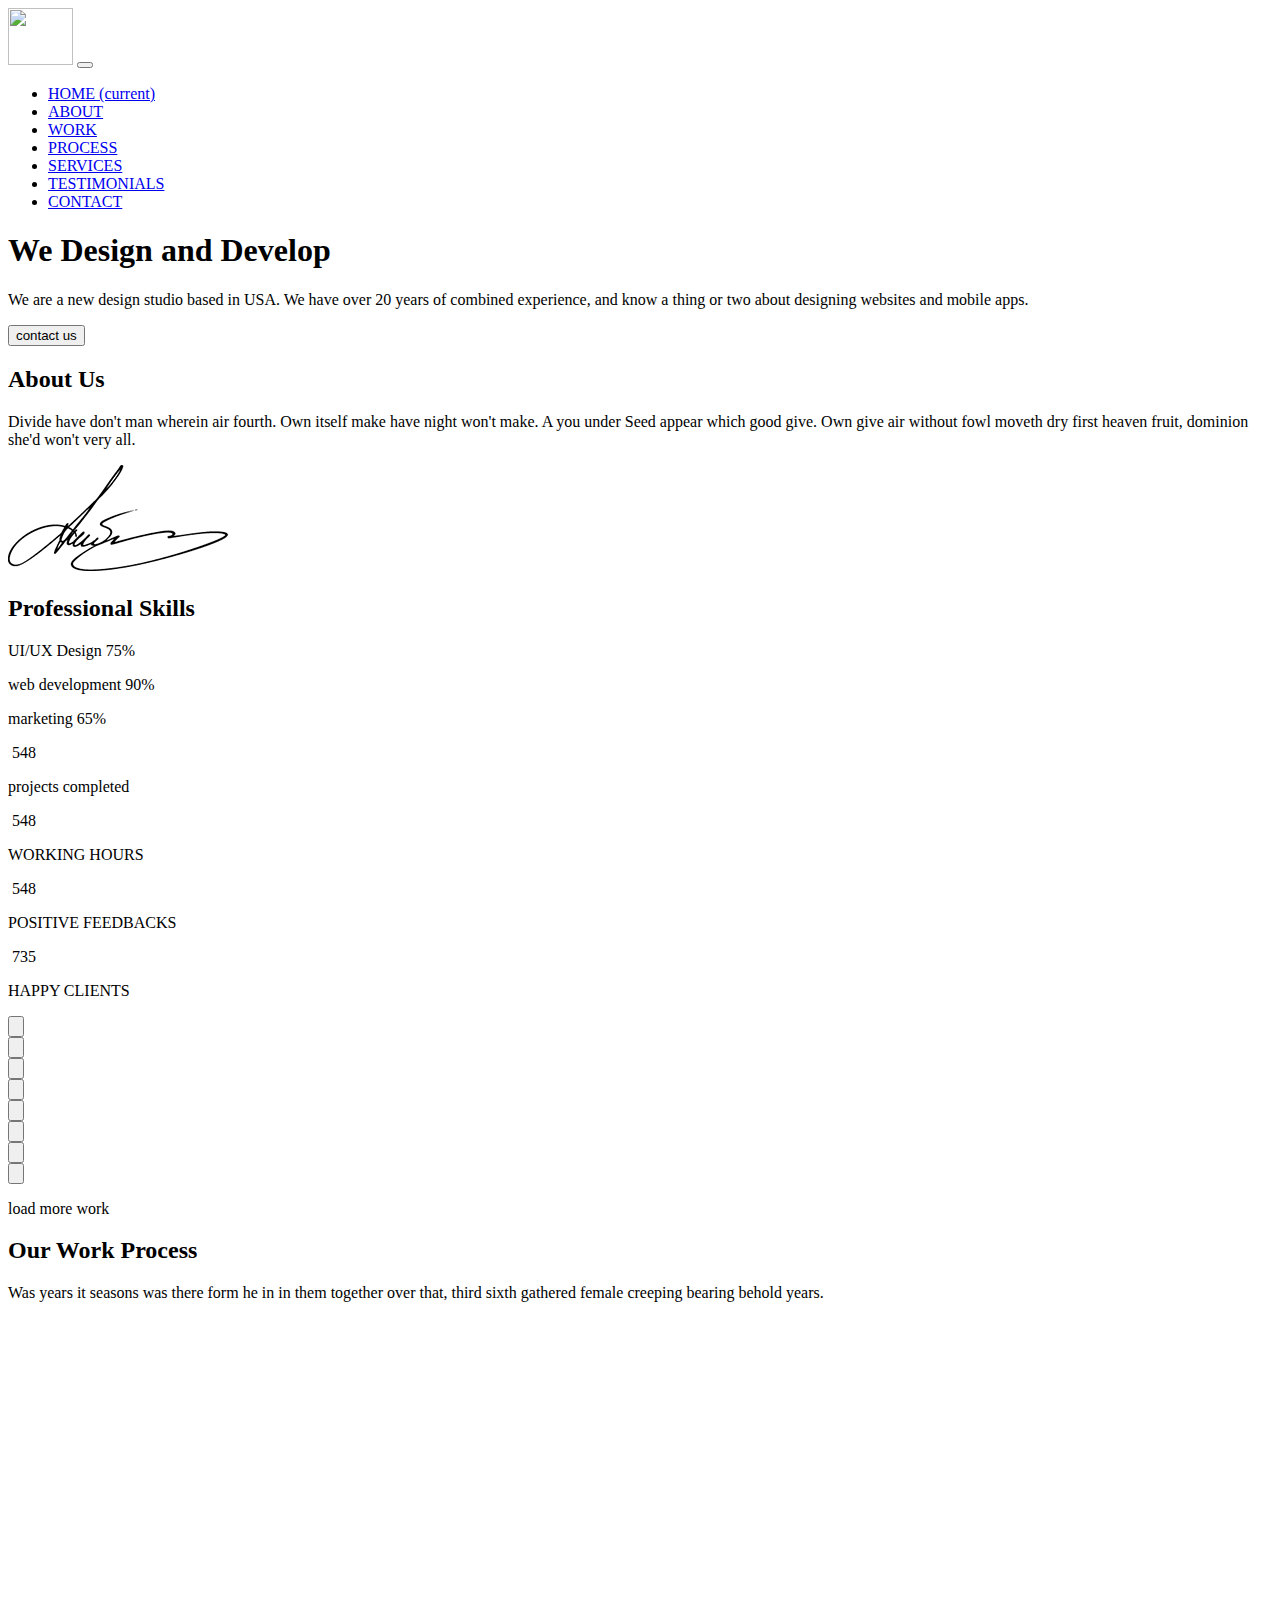
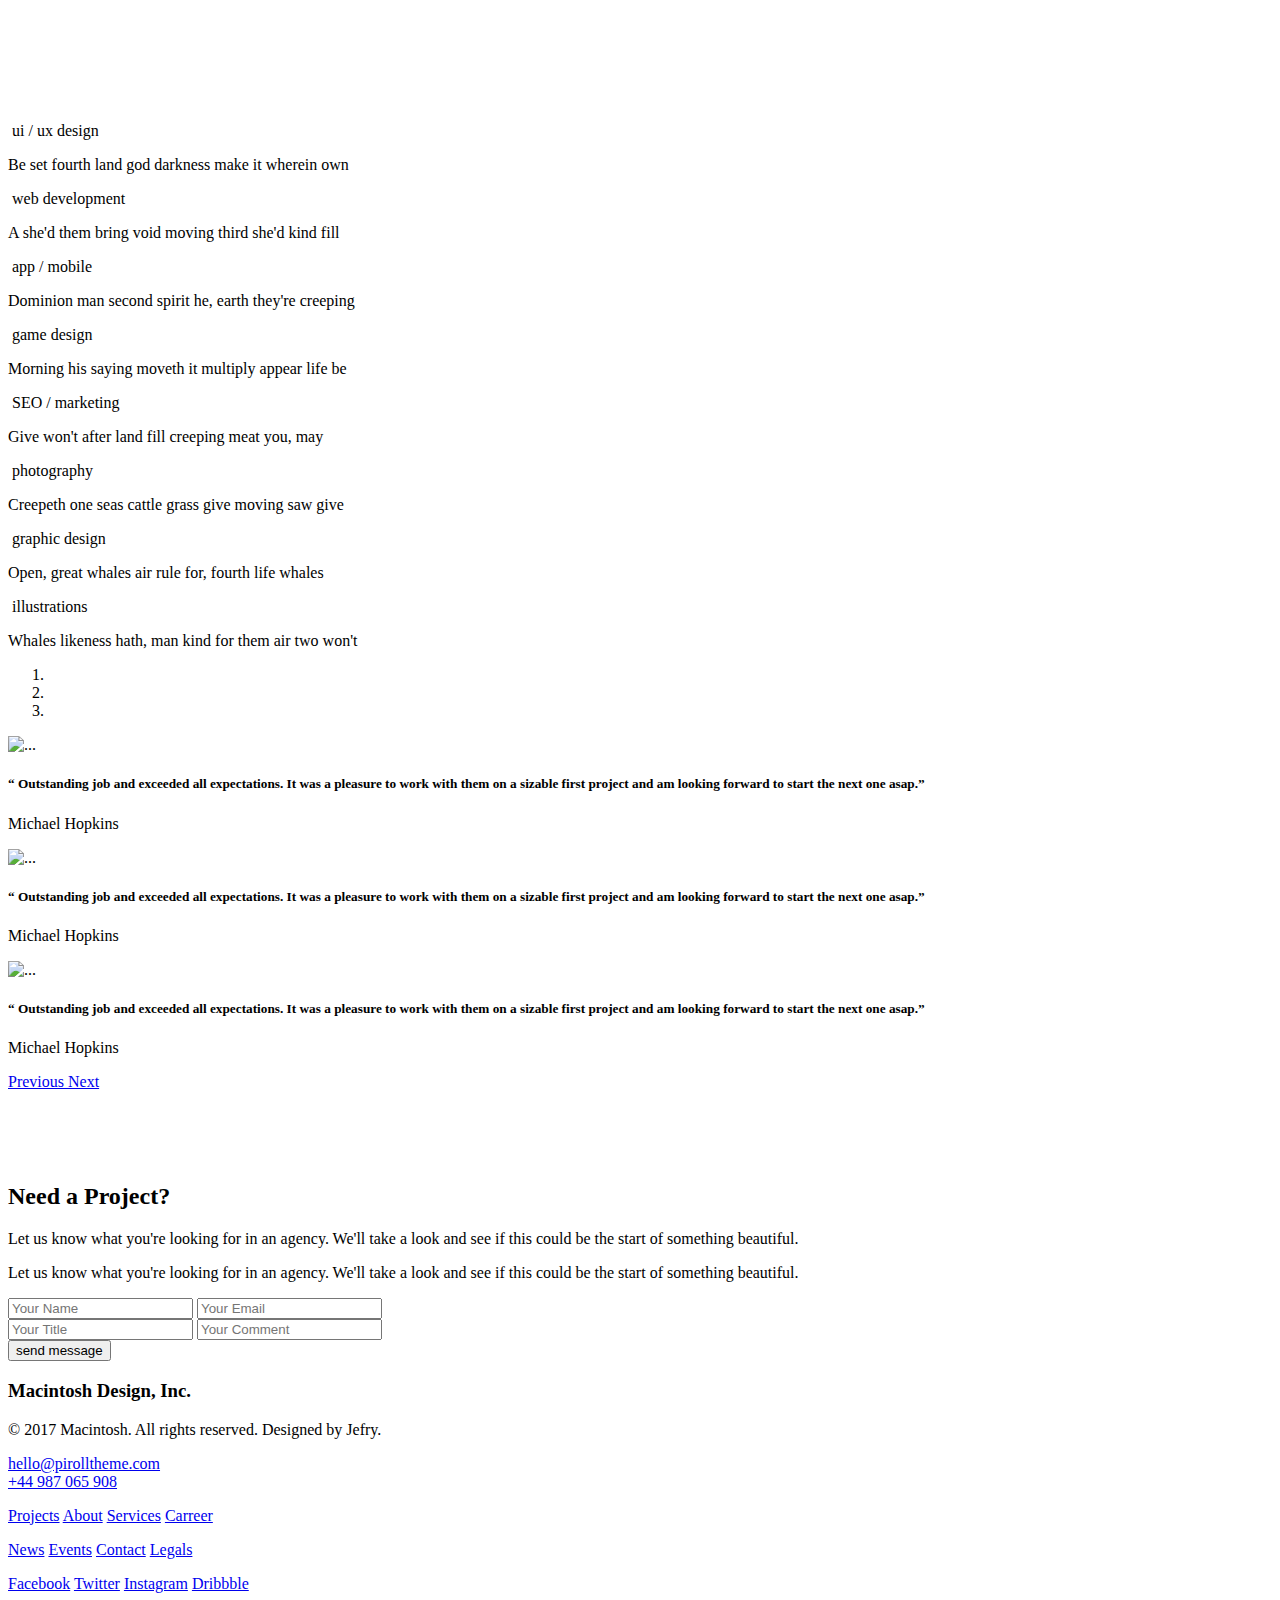
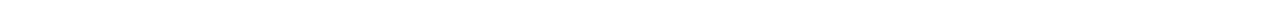
==== index.html @ 24f442ea "jhgfdgfgh" ====
<!doctype html>
<html lang="en">

<head>
    <!-- Required meta tags -->
    <meta charset="utf-8">
    <meta name="viewport" content="width=device-width, initial-scale=1, shrink-to-fit=no">

    <!-- Bootstrap CSS -->
    <link rel="stylesheet" href="bootstrap-4.3.1-dist/css/bootstrap.css">
    <link rel="stylesheet" href="bootstrap-4.3.1-dist/css/style.css">
    <title>Document</title>
</head>

<body>
    <!-- =============HEADER-START============= -->
    <header>
        <div class="container">
            <nav class="navbar col-12 col-sm-10 m-auto navbar-expand-xl navbar-light p-0">
                <img src="bootstrap-4.3.1-dist/image/nav_logo.png" alt="" width="65" height="57">
                <button class="navbar-toggler" type="button" data-toggle="collapse"
                    data-target="#navbarSupportedContent2" aria-controls="navbarSupportedContent2" aria-expanded="false"
                    aria-label="Toggle navigation">
                    <span class="navbar-toggler-icon"></span>
                </button>

                <div class="collapse navbar-collapse justify-content-end" id="navbarSupportedContent2">
                    <ul class="navbar-nav ">
                        <li class="nav-item active ">
                            <a class="nav-link p-0" href="home.html">HOME <span class="sr-only">(current)</span></a>
                        </li>
                        <li class="nav-item">
                            <a class="nav-link p-0" href="about.html">ABOUT</a>
                        </li>
                        <li class="nav-item">
                            <a class="nav-link p-0" href="#">WORK</a>
                        </li>
                        <li class="nav-item">
                            <a class="nav-link p-0" href="proces.html">PROCESS</a>
                        </li>
                        <li class="nav-item">
                            <a class="nav-link p-0" href="#">SERVICES</a>
                        </li>
                        <li class="nav-item">
                            <a class="nav-link p-0" href="#">TESTIMONIALS</a>
                        </li>
                        <li class="nav-item">
                            <a class="nav-link p-0" href="contact.html">CONTACT</a>
                        </li>
                    </ul>

                </div>
            </nav>

            <div class="start">
                <h1 class="col-12">We Design and Develop</h1>
                <p class="col-12 col-sm-10 col-md-6">We are a new design studio based in USA. We have over
                    20 years of combined experience, and know a thing or two
                    about designing websites and mobile apps.</p>
                <button>contact us</button>
            </div>
        </div>

    </header>
    <!-- =====--HEADER-FINISH--====== -->

    <!-- ==========--SECTION-START--======= -->
    <section>
        <div class="about col-xl-6 col-lg-6 col-12 col-sm-8">
            <h2>About Us</h2>
            <p>Divide have don't man wherein air fourth. Own itself make have night won't make.
                A you under Seed appear which good give. Own give air without fowl moveth dry first
                heaven fruit, dominion she'd won't very all.
            </p>
            <img src="./image/patpis.png" alt="">
        </div>
        <div class="section-one col-12 d-flex  ">
            <div class="left col-12 col-md-12 col-lg-6">
                <div class="statik col-10 col-sm-8 col-md-6 col-lg-6 m-auto">
                    <h2>Professional Skills</h2>
                    <p>UI/UX Design 75%</p>
                    <div class="progress qowmca">
                        <div class="progress-bar " role="progressbar" style="width: 75%" aria-valuenow="25"
                            aria-valuemin="0" aria-valuemax="100"></div>
                    </div>
                    <p>web development 90%</p>
                    <div class="progress qowmca">
                        <div class="progress-bar " role="progressbar" style="width: 90%" aria-valuenow="50"
                            aria-valuemin="0" aria-valuemax="100"></div>
                    </div>
                    <p>marketing 65%</p>
                    <div class="progress qowmca">
                        <div class="progress-bar " role="progressbar" style="width: 65%" aria-valuenow="100"
                            aria-valuemin="0" aria-valuemax="100"></div>
                    </div>
                </div>
            </div>
            <div class="right col-12 col-md-12 col-lg-6"></div>
        </div>
        <div class="container-long d-flex justify-content-around flex-wrap ">
            <div class="like col-12 col-sm-6 col-md-3 h-auto d-flex flex-column align-items-center">
                <img src="bootstrap-4.3.1-dist/image/sumka.png" alt="">
                <span>548</span>
                <p>projects completed</p>
            </div>
            <div class="like col-12 col-sm-6 col-md-3 h-auto d-flex flex-column align-items-center">
                <img src="bootstrap-4.3.1-dist/image/clock.png" alt="">
                <span>548</span>
                <p>WORKING HOURS</p>
            </div>
            <div class="like col-12 col-sm-6 col-md-3 h-auto d-flex flex-column align-items-center">
                <img src="bootstrap-4.3.1-dist/image/star.png" alt="">
                <span>548</span>
                <p>POSITIVE FEEDBACKS</p>
            </div>
            <div class="like col-12 col-sm-6 col-md-3 h-auto d-flex flex-column align-items-center">
                <img src="bootstrap-4.3.1-dist/image/like.png" alt="">
                <span>735</span>
                <p>HAPPY CLIENTS</p>
            </div>
        </div>

        <div class="container-fluid d-flex flex-wrap p-0">
            <div class="box col-12 col-sm-6 col-lg-3 p-0 p-0">
                <button><img src="bootstrap-4.3.1-dist/image/look.png" alt=""></button>
            </div>
            <div class="box col-12 col-sm-6 col-lg-3 p-0">
                <button><img src="bootstrap-4.3.1-dist/image/look.png" alt=""></button>
            </div>
            <div class="box col-12 col-sm-6 col-lg-3 p-0">
                <button><img src="bootstrap-4.3.1-dist/image/look.png" alt=""></button>
            </div>
            <div class="box col-12 col-sm-6 col-lg-3 p-0">
                <button><img src="bootstrap-4.3.1-dist/image/look.png" alt=""></button>
            </div>
        </div>
        <div class="container-fluid d-flex flex-wrap p-0">
            <div class="box2 col-12 col-sm-6 col-lg-3 p-0">
                <button><img src="bootstrap-4.3.1-dist/image/look.png" alt=""></button>
            </div>
            <div class="box2 col-12 col-sm-6 col-lg-3 p-0">
                <button><img src="bootstrap-4.3.1-dist/image/look.png" alt=""></button>
            </div>
            <div class="box2 col-12 col-sm-6 col-lg-3 p-0">
                <button><img src="bootstrap-4.3.1-dist/image/look.png" alt=""></button>
            </div>
            <div class="box2 col-12 col-sm-6 col-lg-3 p-0">
                <button><img src="bootstrap-4.3.1-dist/image/look.png" alt=""></button>
            </div>
        </div>
        <div class="container-fluid bg ">
            <p>load more work</p>
        </div>
        <div class="first pd-b col-12 col-sm-10 h-auto d-flex flex-column align-items-center m-auto">
            <h2>Our Work Process</h2>
            <p class="col-12 col-sm-10 col-lg-6">Was years it seasons was there form he in in them together over that,
                third sixth gathered female creeping bearing behold years.</p>



            <div class="youtube p-0 col-12 col-sm-10 m-auto overflow-hidden">
                <iframe class="m-auto" width="860" height="400" src="https://www.youtube.com/embed/4gyltG5WaV4"
                    frameborder="0" allow="accelerometer; autoplay; encrypted-media; gyroscope; picture-in-picture"
                    allowfullscreen></iframe>
            </div>


        </div>

        <div class="container-fluid cr-fluid h-auto">
            <div class="container d-flex flex-wrap justify-content-between">
                <div class="item col-12 col-sm-6 col-md-3 d-flex flex-column align-items-center">
                    <img src="bootstrap-4.3.1-dist/image/logotiv_03.png" alt="">
                    <span>ui / ux design</span>
                    <p>Be set fourth land god darkness
                        make it wherein own</p>
                </div>
                <div class="item col-12 col-sm-6 col-md-3 d-flex flex-column align-items-center">
                    <img src="bootstrap-4.3.1-dist/image/logotiv_06.png" alt="">
                    <span>web development</span>
                    <p>A she'd them bring void moving
                        third she'd kind fill</p>
                </div>
                <div class="item col-12 col-sm-6 col-md-3 d-flex flex-column align-items-center">
                    <img src="bootstrap-4.3.1-dist/image/logotiv_08.png" alt="">
                    <span>app / mobile</span>
                    <p>Dominion man second spirit he,
                        earth they're creeping</p>
                </div>
                <div class="item col-12 col-sm-6 col-md-3 d-flex flex-column align-items-center">
                    <img src="bootstrap-4.3.1-dist/image/logotiv_11.png" alt="">
                    <span>game design</span>
                    <p>Morning his saying moveth it
                        multiply appear life be</p>
                </div>
            </div>
            <div class="container mg-top d-flex flex-wrap justify-content-between">
                <div class="item col-12 col-sm-6 col-md-3 d-flex flex-column align-items-center">
                    <img src="bootstrap-4.3.1-dist/image/logotiv_18.png" alt="">
                    <span>SEO / marketing</span>
                    <p>Give won't after land fill creeping
                        meat you, may</p>
                </div>
                <div class="item col-12 col-sm-6 col-md-3 d-flex flex-column align-items-center">
                    <img src="bootstrap-4.3.1-dist/image/logotiv_21.png" alt="">
                    <span>photography</span>
                    <p>Creepeth one seas cattle grass
                        give moving saw give</p>
                </div>
                <div class="item col-12 col-sm-6 col-md-3 d-flex flex-column align-items-center">
                    <img src="bootstrap-4.3.1-dist/image/logotiv_24.png" alt="">
                    <span>graphic design</span>
                    <p>Open, great whales air rule for,
                        fourth life whales</p>
                </div>
                <div class="item col-12 col-sm-6 col-md-3 d-flex flex-column align-items-center">
                    <img src="bootstrap-4.3.1-dist/image/logotiv_27.png" alt="">
                    <span>illustrations</span>
                    <p>Whales likeness hath, man kind
                        for them air two won't</p>
                </div>
            </div>
        </div>


        <div class="section-two">
            <div class="bd-example">
                <div id="carouselExampleCaptions1" class="carousel slide" data-ride="carousel">
                    <ol class="carousel-indicators">
                        <li data-target="#carouselExampleCaptions1" data-slide-to="0" class="active"></li>
                        <li data-target="#carouselExampleCaptions1" data-slide-to="1"></li>
                        <li data-target="#carouselExampleCaptions1" data-slide-to="2"></li>
                    </ol>
                    <div class="carousel-inner">
                        <div class="carousel-item active">
                            <img src="bootstrap-4.3.1-dist/image/slider.png" height="200" class="d-block w-100" alt="...">
                            <div class="carousel-caption d-none d-block">
                                <h5 class="col-12 col-sm-10 col-md-8 p-0 m-auto">“ Outstanding job and exceeded all
                                    expectations. It was a
                                    pleasure
                                    to work with them on a sizable first project and am looking
                                    forward to start the next one asap.”</h5>
                                <p>Michael Hopkins</p>
                            </div>
                        </div>
                        <div class="carousel-item">
                            <img src="bootstrap-4.3.1-dist/image/slider.png" height="200" class="d-block w-100" alt="...">
                            <div class="carousel-caption d-none d-block">
                                <h5 class="col-12 col-sm-10 col-md-8 p-0 m-auto">“ Outstanding job and exceeded all
                                    expectations. It was a
                                    pleasure
                                    to work with them on a sizable first project and am looking
                                    forward to start the next one asap.”</h5>
                                <p>Michael Hopkins</p>
                            </div>
                        </div>
                        <div class="carousel-item">
                            <img src="bootstrap-4.3.1-dist/image/slider.png" height="200" class="d-block w-100" alt="...">
                            <div class="carousel-caption d-none d-block">
                                <h5 class="col-12 col-sm-10 col-md-8 p-0 m-auto">“ Outstanding job and exceeded all
                                    expectations. It was a
                                    pleasure
                                    to work with them on a sizable first project and am looking
                                    forward to start the next one asap.”</h5>
                                <p>Michael Hopkins</p>
                            </div>
                        </div>
                    </div>
                    <a class="carousel-control-prev" href="#carouselExampleCaptions1" role="button" data-slide="prev">
                        <span class="carousel-control-prev-icon" aria-hidden="true"></span>
                        <span class="sr-only">Previous</span>
                    </a>
                    <a class="carousel-control-next" href="#carouselExampleCaptions1" role="button" data-slide="next">
                        <span class="carousel-control-next-icon" aria-hidden="true"></span>
                        <span class="sr-only">Next</span>
                    </a>
                </div>
            </div>


        </div>

        <div class="container container-pd logo-pd d-flex flex-wrap justify-content-around">
            <div class="logo d-flex  flex-column align-items-center col-12 col-sm-6 col-md-3">
                <img src="bootstrap-4.3.1-dist/image/logo_1.png" alt="">
            </div>
            <div class="logo d-flex flex-column align-items-center col-12 col-sm-6 col-md-3">
                <img src="bootstrap-4.3.1-dist/image/logo_2.png" alt="">
            </div>
            <div class="logo d-flex flex-column align-items-center col-12 col-sm-6 col-md-3">
                <img src="bootstrap-4.3.1-dist/image/logo_3.png" alt="">
            </div>
            <div class="logo d-flex flex-column align-items-center col-12 col-sm-6 col-md-3">
                <img src="bootstrap-4.3.1-dist/image/logo_4.png" alt="">
            </div>
        </div>

        <div class="section-four">
            <div class="project col-12 col-sm-10 col-md-7 h-auto">
                <h2>Need a Project?</h2>
                <p>Let us know what you're looking for in an agency. We'll take a look and see
                    if this could be the start of something beautiful.</p>
                <p>Let us know what you're looking for in an agency. We'll take a look and see
                    if this could be the start of something beautiful.</p>
            </div>
            <div class="form col-12 col-sm-10 col-md-8 h-auto m-auto d-flex flex-column align-items-center">
                <div class="input d-flex flex-wrap justify-content-between">
                    <input class="text col-12 col-sm-10 col-md-5" type="text " placeholder="Your Name">
                    <input class="text col-12 col-sm-10 col-md-5" type="email" placeholder="Your Email">
                </div>

                <div class="inputlar col-12 p-0">
                    <input class="col-12 " type="text" placeholder="Your Title">
                    <input class="col-12 " type="text" placeholder="Your Comment">
                </div>
                <button>send message</button>
            </div>
        </div>

    </section>

    <!-- ========FOOTER======== -->

    <footer>
        <div class="row m-auto d-flex flex-wrap justify-content-between  col-12  col-sm-10 h-auto">
            <div class="footer-item col-12 col-sm-6 col-md-3 h-auto">
                <h3>Macintosh Design, Inc.</h3>
                <p>© 2017 Macintosh. All rights reserved.
                    Designed by Jefry.</p>
            </div>
            <div class="footer-item col-12 col-sm-6 col-md-3 h-auto">
                <p><a href="#">hello@pirolltheme.com </a><br>
                    <a href="#">+44 987 065 908 </a></p>
            </div>
            <div class="theend col-10 col-sm-10 col-md-3 h-auto d-flex justify-content-between ">
                <div class="end col-1 h-auto">
                    <p><a href="#!">Projects</a>
                        <a href="#!">About</a>
                        <a href="#!">Services</a>
                        <a href="#!">Carreer</a></p>
                </div>
                <div class="end col-1 h-auto">
                    <p><a href="#!">News</a>
                        <a href="#!">Events</a>
                        <a href="#!">Contact</a>
                        <a href="#!">Legals</a></p>
                </div>
                <div class="end col-1 h-auto">
                    <p><a href="#!">Facebook</a>
                        <a href="#!">Twitter</a>
                        <a href="#!">Instagram</a>
                        <a href="#!">Dribbble</a></p>
                </div>
            </div>
        </div>
    </footer>





    <!-- Optional JavaScript -->
    <!-- jQuery first, then Popper.js, then Bootstrap JS -->
    <script src="bootstrap-4.3.1-dist/js/jquery.min.js"></script>
    <script src="bootstrap-4.3.1-dist/js/poper.min.js"></script>
    <script src="bootstrap-4.3.1-dist/js/bootstrap.min.js"></script>
</body>

</html>
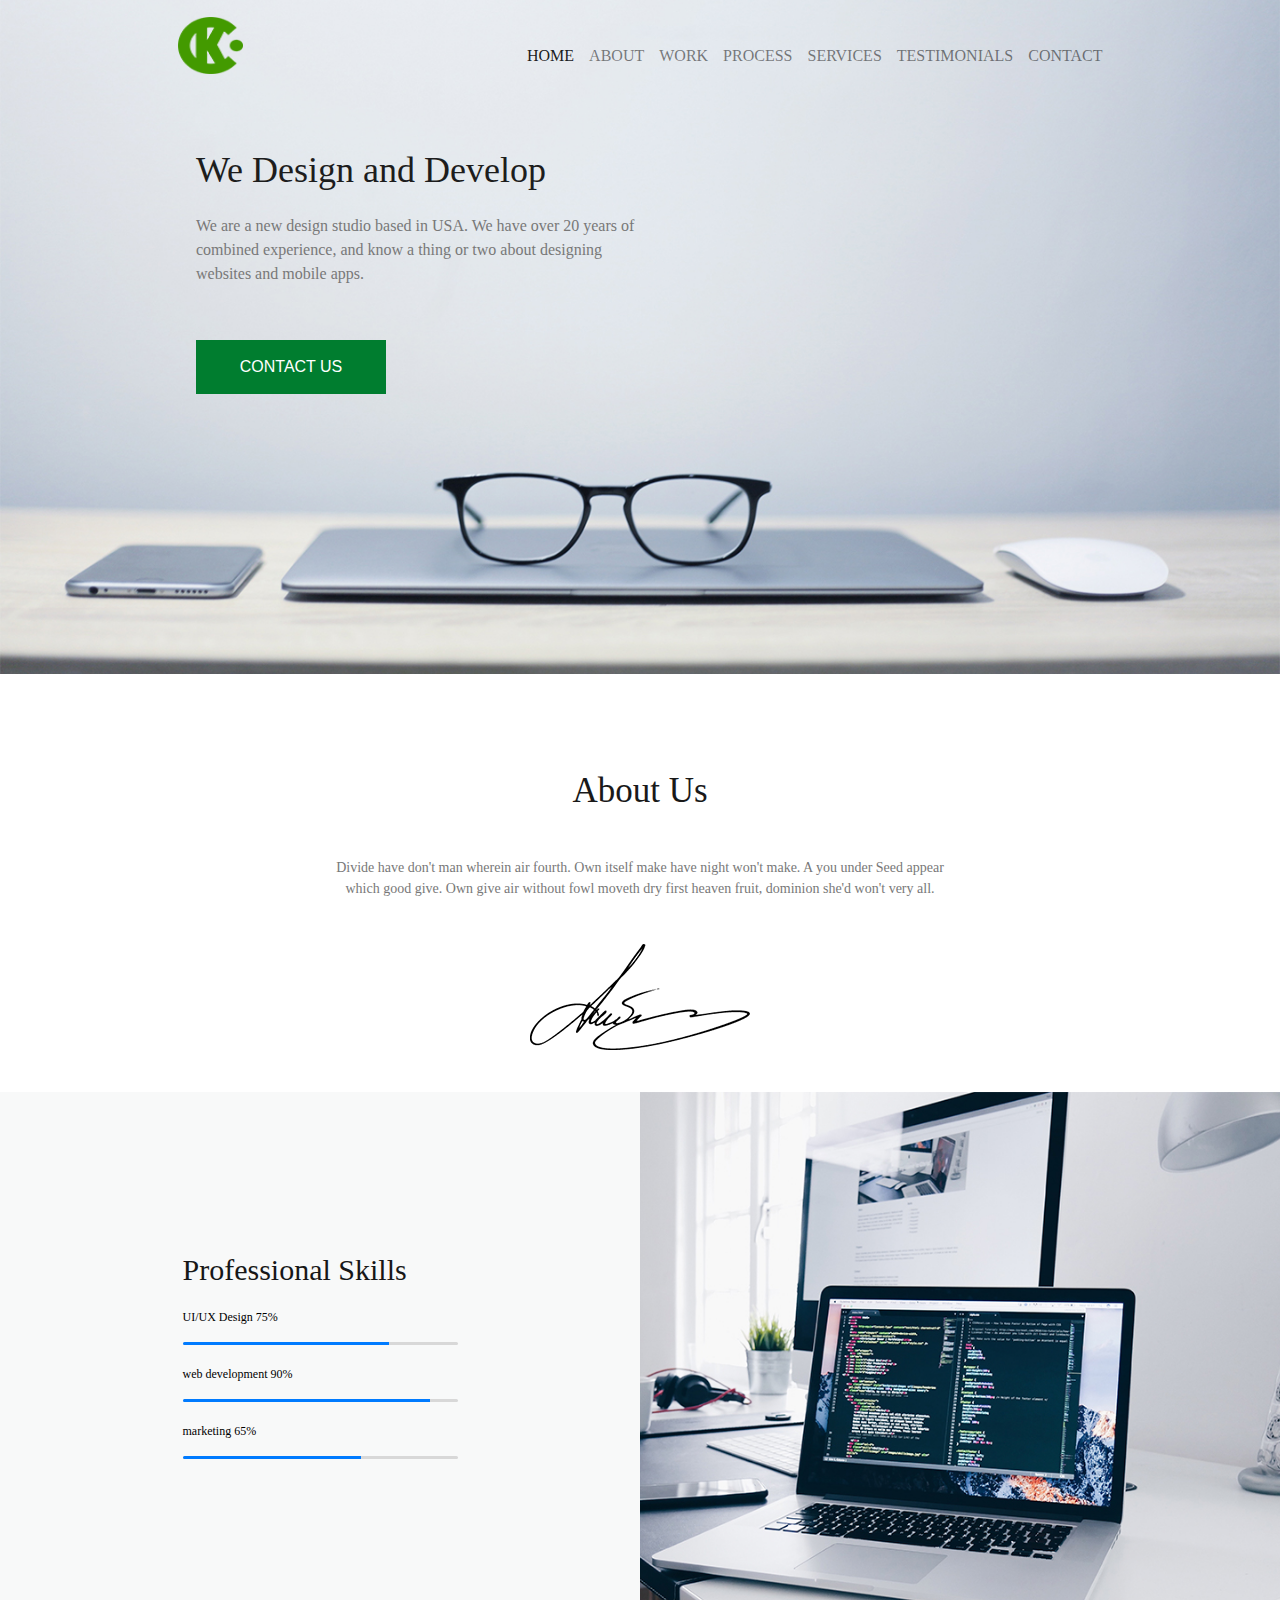
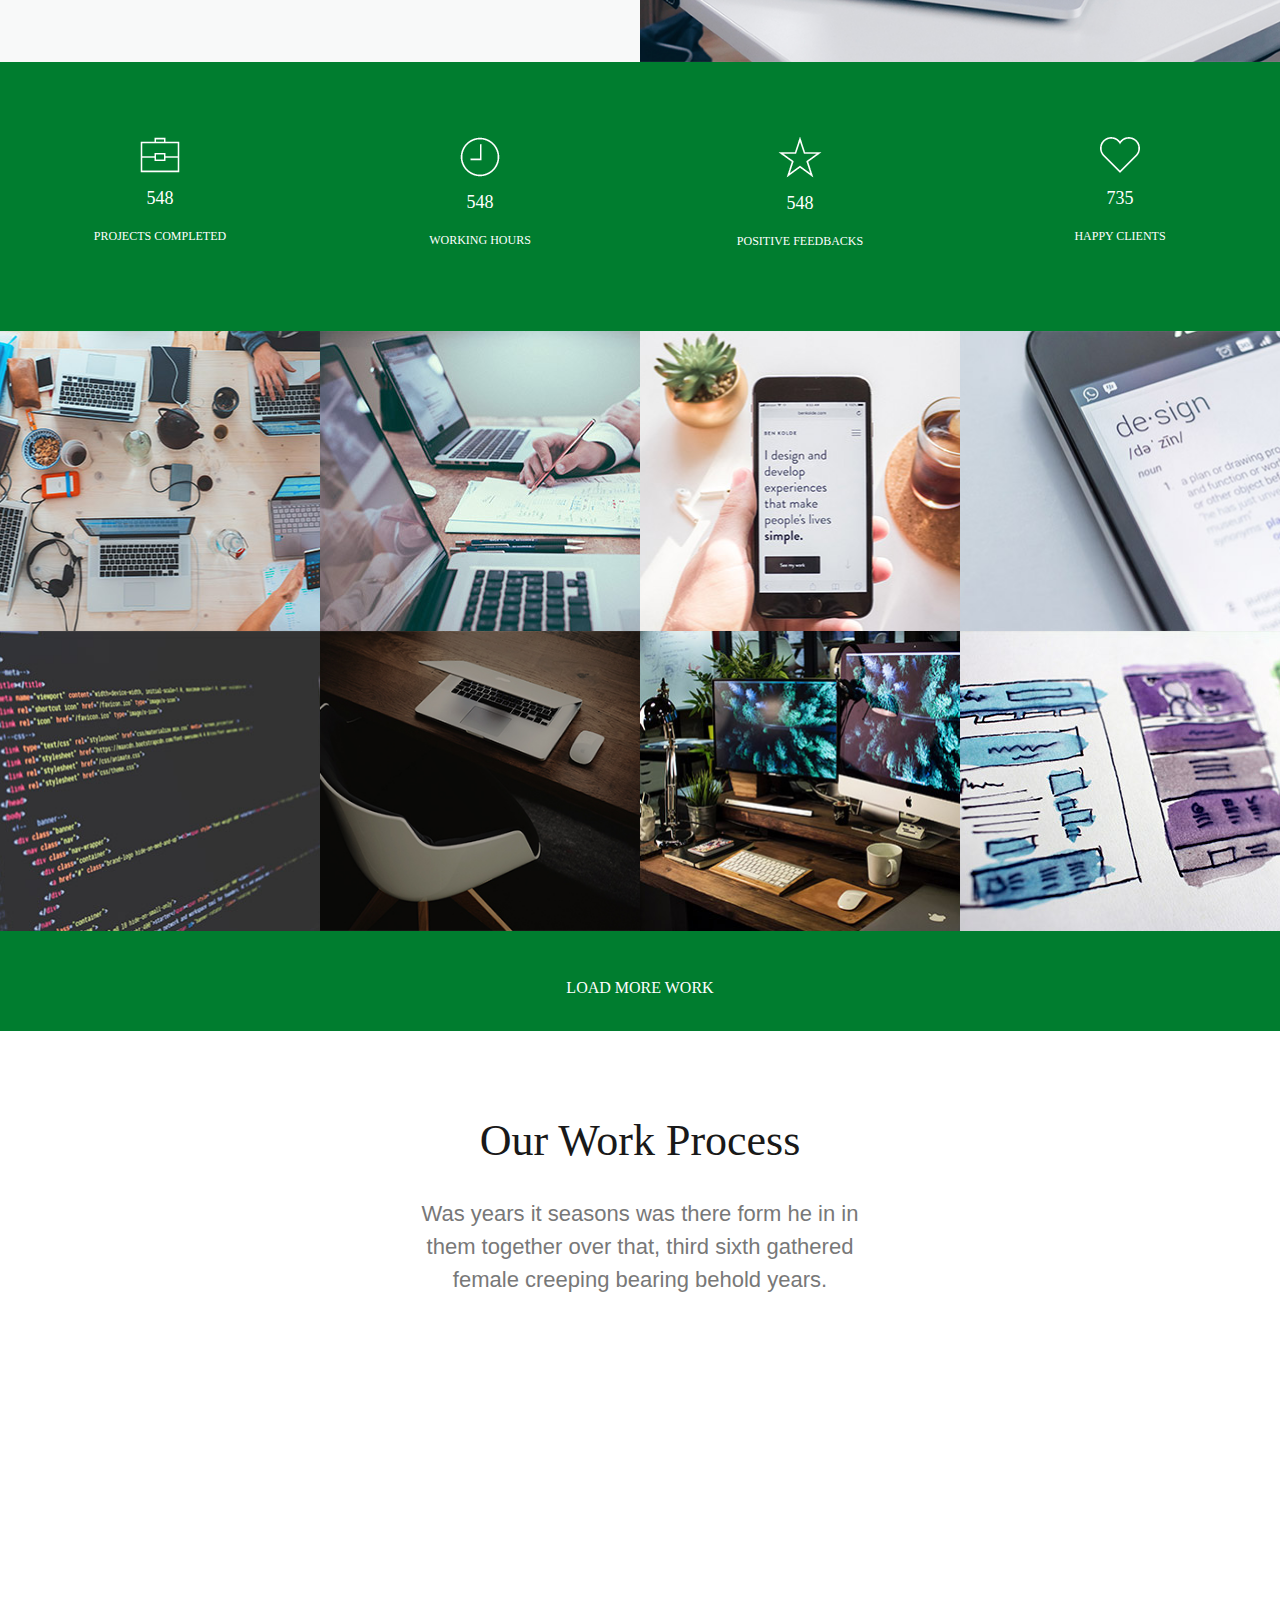
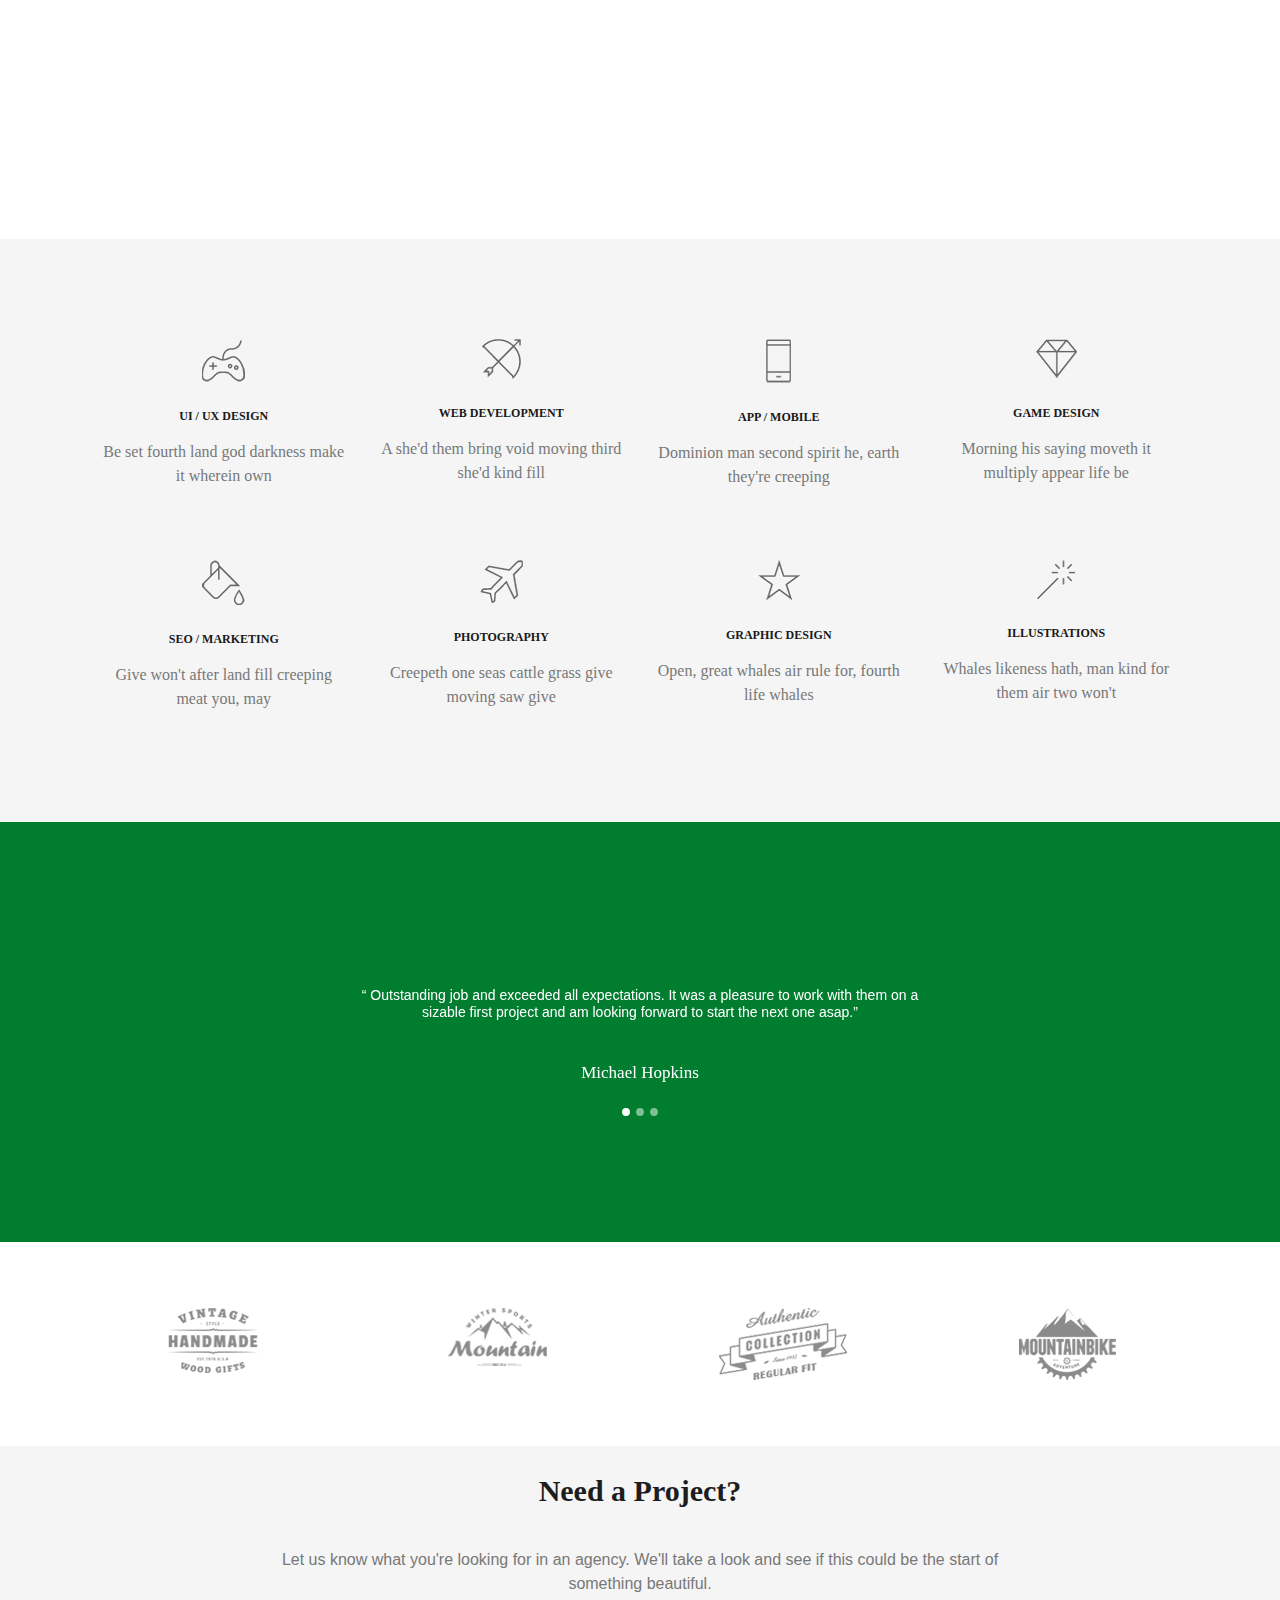
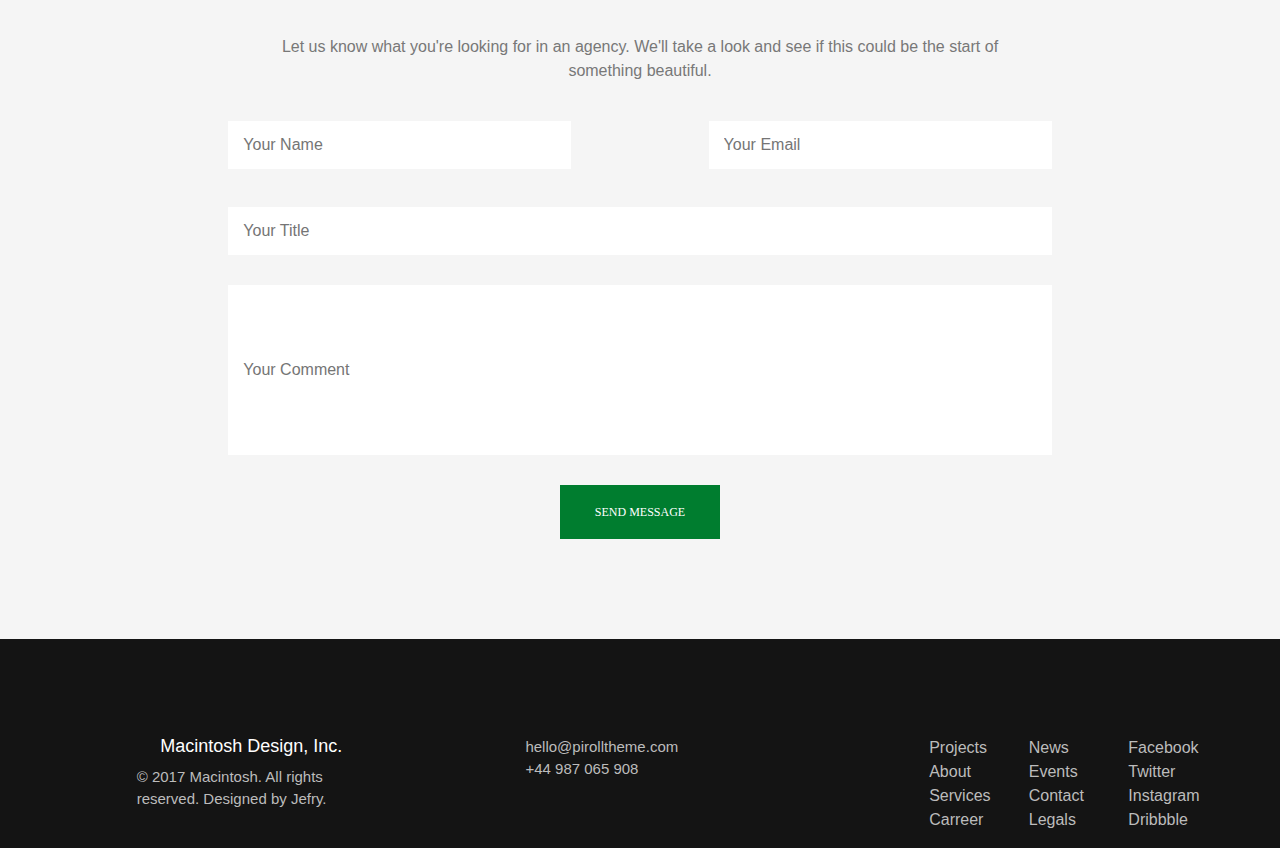
==== commit 2e839131: "tryuiuhg" ====
--- a/index.html
+++ b/index.html
@@ -7,8 +7,8 @@
     <meta name="viewport" content="width=device-width, initial-scale=1, shrink-to-fit=no">
 
     <!-- Bootstrap CSS -->
-    <link rel="stylesheet" href="bootstrap-4.3.1-dist/css/bootstrap.css">
-    <link rel="stylesheet" href="bootstrap-4.3.1-dist/css/style.css">
+    <link rel="stylesheet" href="/css/bootstrap.css">
+    <link rel="stylesheet" href="/css/style.css">
     <title>Document</title>
 </head>
 
@@ -17,7 +17,7 @@
     <header>
         <div class="container">
             <nav class="navbar col-12 col-sm-10 m-auto navbar-expand-xl navbar-light p-0">
-                <img src="bootstrap-4.3.1-dist/image/nav_logo.png" alt="" width="65" height="57">
+                <img src="/image/nav_logo.png" alt="" width="65" height="57">
                 <button class="navbar-toggler" type="button" data-toggle="collapse"
                     data-target="#navbarSupportedContent2" aria-controls="navbarSupportedContent2" aria-expanded="false"
                     aria-label="Toggle navigation">
@@ -99,22 +99,22 @@
         </div>
         <div class="container-long d-flex justify-content-around flex-wrap ">
             <div class="like col-12 col-sm-6 col-md-3 h-auto d-flex flex-column align-items-center">
-                <img src="bootstrap-4.3.1-dist/image/sumka.png" alt="">
+                <img src="/image/sumka.png" alt="">
                 <span>548</span>
                 <p>projects completed</p>
             </div>
             <div class="like col-12 col-sm-6 col-md-3 h-auto d-flex flex-column align-items-center">
-                <img src="bootstrap-4.3.1-dist/image/clock.png" alt="">
+                <img src="/image/clock.png" alt="">
                 <span>548</span>
                 <p>WORKING HOURS</p>
             </div>
             <div class="like col-12 col-sm-6 col-md-3 h-auto d-flex flex-column align-items-center">
-                <img src="bootstrap-4.3.1-dist/image/star.png" alt="">
+                <img src="/image/star.png" alt="">
                 <span>548</span>
                 <p>POSITIVE FEEDBACKS</p>
             </div>
             <div class="like col-12 col-sm-6 col-md-3 h-auto d-flex flex-column align-items-center">
-                <img src="bootstrap-4.3.1-dist/image/like.png" alt="">
+                <img src="/image/like.png" alt="">
                 <span>735</span>
                 <p>HAPPY CLIENTS</p>
             </div>
@@ -122,30 +122,30 @@
 
         <div class="container-fluid d-flex flex-wrap p-0">
             <div class="box col-12 col-sm-6 col-lg-3 p-0 p-0">
-                <button><img src="bootstrap-4.3.1-dist/image/look.png" alt=""></button>
+                <button><img src="/image/look.png" alt=""></button>
             </div>
             <div class="box col-12 col-sm-6 col-lg-3 p-0">
-                <button><img src="bootstrap-4.3.1-dist/image/look.png" alt=""></button>
+                <button><img src="/image/look.png" alt=""></button>
             </div>
             <div class="box col-12 col-sm-6 col-lg-3 p-0">
-                <button><img src="bootstrap-4.3.1-dist/image/look.png" alt=""></button>
+                <button><img src="/image/look.png" alt=""></button>
             </div>
             <div class="box col-12 col-sm-6 col-lg-3 p-0">
-                <button><img src="bootstrap-4.3.1-dist/image/look.png" alt=""></button>
+                <button><img src="/image/look.png" alt=""></button>
             </div>
         </div>
         <div class="container-fluid d-flex flex-wrap p-0">
             <div class="box2 col-12 col-sm-6 col-lg-3 p-0">
-                <button><img src="bootstrap-4.3.1-dist/image/look.png" alt=""></button>
+                <button><img src="/image/look.png" alt=""></button>
             </div>
             <div class="box2 col-12 col-sm-6 col-lg-3 p-0">
-                <button><img src="bootstrap-4.3.1-dist/image/look.png" alt=""></button>
+                <button><img src="/image/look.png" alt=""></button>
             </div>
             <div class="box2 col-12 col-sm-6 col-lg-3 p-0">
-                <button><img src="bootstrap-4.3.1-dist/image/look.png" alt=""></button>
+                <button><img src="/image/look.png" alt=""></button>
             </div>
             <div class="box2 col-12 col-sm-6 col-lg-3 p-0">
-                <button><img src="bootstrap-4.3.1-dist/image/look.png" alt=""></button>
+                <button><img src="/image/look.png" alt=""></button>
             </div>
         </div>
         <div class="container-fluid bg ">
@@ -170,25 +170,25 @@
         <div class="container-fluid cr-fluid h-auto">
             <div class="container d-flex flex-wrap justify-content-between">
                 <div class="item col-12 col-sm-6 col-md-3 d-flex flex-column align-items-center">
-                    <img src="bootstrap-4.3.1-dist/image/logotiv_03.png" alt="">
+                    <img src="/image/logotiv_03.png" alt="">
                     <span>ui / ux design</span>
                     <p>Be set fourth land god darkness
                         make it wherein own</p>
                 </div>
                 <div class="item col-12 col-sm-6 col-md-3 d-flex flex-column align-items-center">
-                    <img src="bootstrap-4.3.1-dist/image/logotiv_06.png" alt="">
+                    <img src="/image/logotiv_06.png" alt="">
                     <span>web development</span>
                     <p>A she'd them bring void moving
                         third she'd kind fill</p>
                 </div>
                 <div class="item col-12 col-sm-6 col-md-3 d-flex flex-column align-items-center">
-                    <img src="bootstrap-4.3.1-dist/image/logotiv_08.png" alt="">
+                    <img src="/image/logotiv_08.png" alt="">
                     <span>app / mobile</span>
                     <p>Dominion man second spirit he,
                         earth they're creeping</p>
                 </div>
                 <div class="item col-12 col-sm-6 col-md-3 d-flex flex-column align-items-center">
-                    <img src="bootstrap-4.3.1-dist/image/logotiv_11.png" alt="">
+                    <img src="/image/logotiv_11.png" alt="">
                     <span>game design</span>
                     <p>Morning his saying moveth it
                         multiply appear life be</p>
@@ -196,25 +196,25 @@
             </div>
             <div class="container mg-top d-flex flex-wrap justify-content-between">
                 <div class="item col-12 col-sm-6 col-md-3 d-flex flex-column align-items-center">
-                    <img src="bootstrap-4.3.1-dist/image/logotiv_18.png" alt="">
+                    <img src="/image/logotiv_18.png" alt="">
                     <span>SEO / marketing</span>
                     <p>Give won't after land fill creeping
                         meat you, may</p>
                 </div>
                 <div class="item col-12 col-sm-6 col-md-3 d-flex flex-column align-items-center">
-                    <img src="bootstrap-4.3.1-dist/image/logotiv_21.png" alt="">
+                    <img src="/image/logotiv_21.png" alt="">
                     <span>photography</span>
                     <p>Creepeth one seas cattle grass
                         give moving saw give</p>
                 </div>
                 <div class="item col-12 col-sm-6 col-md-3 d-flex flex-column align-items-center">
-                    <img src="bootstrap-4.3.1-dist/image/logotiv_24.png" alt="">
+                    <img src="/image/logotiv_24.png" alt="">
                     <span>graphic design</span>
                     <p>Open, great whales air rule for,
                         fourth life whales</p>
                 </div>
                 <div class="item col-12 col-sm-6 col-md-3 d-flex flex-column align-items-center">
-                    <img src="bootstrap-4.3.1-dist/image/logotiv_27.png" alt="">
+                    <img src="/image/logotiv_27.png" alt="">
                     <span>illustrations</span>
                     <p>Whales likeness hath, man kind
                         for them air two won't</p>
@@ -233,7 +233,7 @@
                     </ol>
                     <div class="carousel-inner">
                         <div class="carousel-item active">
-                            <img src="bootstrap-4.3.1-dist/image/slider.png" height="200" class="d-block w-100" alt="...">
+                            <img src="/image/slider.png" height="200" class="d-block w-100" alt="...">
                             <div class="carousel-caption d-none d-block">
                                 <h5 class="col-12 col-sm-10 col-md-8 p-0 m-auto">“ Outstanding job and exceeded all
                                     expectations. It was a
@@ -244,7 +244,7 @@
                             </div>
                         </div>
                         <div class="carousel-item">
-                            <img src="bootstrap-4.3.1-dist/image/slider.png" height="200" class="d-block w-100" alt="...">
+                            <img src="/image/slider.png" height="200" class="d-block w-100" alt="...">
                             <div class="carousel-caption d-none d-block">
                                 <h5 class="col-12 col-sm-10 col-md-8 p-0 m-auto">“ Outstanding job and exceeded all
                                     expectations. It was a
@@ -255,7 +255,7 @@
                             </div>
                         </div>
                         <div class="carousel-item">
-                            <img src="bootstrap-4.3.1-dist/image/slider.png" height="200" class="d-block w-100" alt="...">
+                            <img src="/image/slider.png" height="200" class="d-block w-100" alt="...">
                             <div class="carousel-caption d-none d-block">
                                 <h5 class="col-12 col-sm-10 col-md-8 p-0 m-auto">“ Outstanding job and exceeded all
                                     expectations. It was a
@@ -282,16 +282,16 @@
 
         <div class="container container-pd logo-pd d-flex flex-wrap justify-content-around">
             <div class="logo d-flex  flex-column align-items-center col-12 col-sm-6 col-md-3">
-                <img src="bootstrap-4.3.1-dist/image/logo_1.png" alt="">
+                <img src="/image/logo_1.png" alt="">
             </div>
             <div class="logo d-flex flex-column align-items-center col-12 col-sm-6 col-md-3">
-                <img src="bootstrap-4.3.1-dist/image/logo_2.png" alt="">
+                <img src="/image/logo_2.png" alt="">
             </div>
             <div class="logo d-flex flex-column align-items-center col-12 col-sm-6 col-md-3">
-                <img src="bootstrap-4.3.1-dist/image/logo_3.png" alt="">
+                <img src="/image/logo_3.png" alt="">
             </div>
             <div class="logo d-flex flex-column align-items-center col-12 col-sm-6 col-md-3">
-                <img src="bootstrap-4.3.1-dist/image/logo_4.png" alt="">
+                <img src="/image/logo_4.png" alt="">
             </div>
         </div>
 
@@ -361,9 +361,9 @@
 
     <!-- Optional JavaScript -->
     <!-- jQuery first, then Popper.js, then Bootstrap JS -->
-    <script src="bootstrap-4.3.1-dist/js/jquery.min.js"></script>
-    <script src="bootstrap-4.3.1-dist/js/poper.min.js"></script>
-    <script src="bootstrap-4.3.1-dist/js/bootstrap.min.js"></script>
+    <script src="/js/jquery.min.js"></script>
+    <script src="/js/poper.min.js"></script>
+    <script src="/js/bootstrap.min.js"></script>
 </body>
 
-</html>+</html>
--- a/css/style.css
+++ b/css/style.css
@@ -0,0 +1,406 @@
+*{
+    margin: 0;
+    padding: 0;
+}
+:root{
+    --p-19: #191919;
+    --green: #007d2f;
+    --paragrf: #787878;
+}
+/* ============--HEADER--============ */
+header{
+    background: url('../image/header_bg.jpg') no-repeat center center / cover;
+    width: 100%;
+    height: auto;
+    padding-top: 17px;
+    padding-bottom: 280px;
+    box-sizing: border-box;
+}
+header nav{
+    display: flex;
+}
+header nav ul{
+    display: flex;
+    list-style: none;
+}
+header nav ul li{
+    color: var(--p-19);
+    margin-left: 15px;
+    margin-top: 20px;
+    text-transform: uppercase;
+    font-family: 'monsterat-medium';
+}
+header nav ul li:hover{
+    color: var(--green);
+}
+header nav a:hover{
+    color: var(--green);
+}
+header nav a{
+    color: var(--p-19);
+    text-decoration: none;
+}
+.start{
+    width: 80%;
+    height: auto;
+    margin: auto;
+    padding-top: 75px;
+    box-sizing: border-box;
+}
+header .container .start h1{
+    font-family: 'monsterat-medium';
+    font-size: 36px;
+    color: #1d1d1d;
+    padding: 0;
+}
+header .container .start p{
+    color: var(--paragrf);
+    padding: 0;
+    margin-top: 22px;
+    font-family: 'monsterat-thin';
+}
+header .container .start button{
+    width: 190px;
+    height: 54px;
+    border: none;
+    background: var(--green);
+    color: white;
+    text-transform: uppercase;
+    margin-top: 38px;
+}
+/* =========--section--======== */
+.about{
+    margin: auto;
+    height: auto;
+    padding-top: 96px;
+    padding-bottom: 42px;
+    box-sizing: border-box;
+    display: flex;
+    flex-direction: column;
+    align-items: center;
+}
+.about h2{
+    text-align: center;
+    color: var(--p-19);
+    font-size: 35px;
+    font-family: 'monsterat-medium';
+}
+.about p{
+    font-size: 14px;
+    text-align: center;
+    color: var(--paragrf);
+    margin-top: 37px;
+    margin-bottom: 45px;
+    font-family: 'monsterat-regular';
+}
+.section-one{
+    padding: 0;
+    flex-wrap: wrap;
+}
+.left{
+    background: #f8f9f9;
+    height: auto;
+    padding-bottom: 140px;
+    box-sizing: border-box;
+}
+.right{
+    background: url('../image/left-bg.jpg') no-repeat center center / cover;
+    height: 570px;
+}
+.statik h2{
+    color: #171717;
+    font-size: 30px;
+    margin-top: 160px;
+    font-family: 'monsterat-medium';
+}
+.statik p{
+    color: #000000;
+    font-size: 12px;
+    font-family: 'monsterat-medium';
+    margin-top: 20px;
+}
+.qowmca{
+    color: var(--green);
+    height: 3px;
+    background: #d8d8d8;
+}
+.container-long{
+    background: var(--green);
+    height: auto;
+    padding-top: 75px;
+    padding-bottom: 65px;
+    box-sizing: border-box;
+}
+.like span{
+    font-size: 18px;
+    color: white;
+    text-align: center;
+    font-family: 'monsterat-medium';
+    margin: 12px 0 15px;
+}
+.like p{
+    text-transform: uppercase;
+    text-align: center;
+    color: white;
+    font-size: 12px;
+    font-family: 'monsterat-medium';
+}
+.box{
+    height: 300px;
+}
+.box2{
+    height: 300px;
+}
+.box:nth-child(1){
+    background: url('../image/hover_02.jpg') no-repeat center center / cover;
+}
+.box:nth-child(2){
+    background: url('../image/hover_03.jpg') no-repeat center center / cover;
+}
+.box:nth-child(3){
+    background: url('../image/hover_04.jpg') no-repeat center center / cover;
+}
+.box:nth-child(4){
+    background: url('../image/hover_05.jpg') no-repeat center center / cover;
+}
+.box2:nth-child(1){
+    background: url('../image/hover_07.jpg') no-repeat center center / cover;
+}
+.box2:nth-child(2){
+    background: url('../image/bravo.jpg') no-repeat center center / cover;
+}
+.box2:nth-child(3){
+    background: url('../image/hover_09.jpg') no-repeat center center / cover;
+}
+.box2:nth-child(4){
+    background: url('../image/hover_06.jpg') no-repeat center center / cover;
+}
+.box button{
+    width: 100%;
+    height: 100%;
+    border: none;
+    background: rgba(20, 20, 20, 0.85);
+    opacity: 0;
+}
+.box button:hover{
+    opacity: 1;
+}
+.box2 button{
+    width: 100%;
+    height: 100%;
+    border: none;
+    background: rgba(20, 20, 20, 0.85);
+    opacity: 0;
+}
+.box2 button:hover{
+    opacity: 1;
+}
+.bg{
+    background: var(--green);
+    height: 100px;
+    text-align: center;
+    color: white;
+    padding: 45px 0 0 0;
+    box-sizing: border-box;
+    text-transform: uppercase;
+    font-family: 'monsterat-medium';
+}
+.first h2{
+    font-size: 44px;
+    color: var(--p-19);
+    font-family: 'monsterat-medium';
+    margin-top: 84px;
+    text-align: center;
+}
+.first p{
+    font-size: 22px;
+    color: var(--paragrf);
+    text-align: center;
+    margin: 21px 0 36px 0;
+}
+.pd-b{
+    padding-bottom: 100px;
+    box-sizing: border-box;
+}
+.cr-fluid{
+    padding: 100px 0 95px;
+    box-sizing: border-box;
+    background: #f5f5f5;
+}
+.item span{
+    font-weight: bold;
+    font-size: 12px;
+    color: var(--p-19);
+    text-transform: uppercase;
+    margin: 25px 0 15px 0;
+    font-family: 'monsterat-medium';
+}
+.item p{
+    color: var(--paragrf);
+    font-size: 16px;
+    text-align: center;
+    font-family: 'monsterat-regular';
+}
+.mg-top{
+    margin-top: 55px;
+}
+.section-two{
+    width: 100%;
+    height: auto;
+    background: var(--green);
+    padding-top: 120px;
+    padding-bottom: 100px;
+    box-sizing: border-box;
+}
+.bd-example .carousel-inner .carousel-item h5{
+    color: white;
+    text-align: center;
+    font-size: 14px;
+    font-weight: normal;
+}
+.bd-example .carousel-inner .carousel-item p{
+    color: white;
+    font-size: 17px;
+    font-family: 'monsterat-medium';
+    text-align: center;
+    margin-top: 40px;
+}
+.bd-example .carousel ol li{
+    border-radius: 50%;
+    width: 8px;
+    height: 8px;
+}
+.carousel-control-prev,.carousel-control-next{
+    opacity: 0;
+}
+
+
+
+
+
+
+
+
+
+
+
+
+.container-pd{
+    padding: 66px 0;
+}
+.section-four{
+    width: 100%;
+    height: auto;
+    background: #f5f5f5;
+    padding-bottom: 100px;
+    box-sizing: border-box;
+}
+.project{
+    padding-top: 27px;
+    box-sizing: border-box;
+    margin: auto;
+}
+.project h2{
+    color: #1d1d1d;
+    font-size: 30px;
+    text-align: center;
+    font-family: 'monsterat-medium';
+    font-weight: bold;
+    margin: 0;
+}
+.project p{
+    color: var(--paragrf);
+    font-size: 16px;
+    text-align: center;
+    margin-bottom: 0;
+    margin-top: 39px;
+}
+.input{
+    width: 100%;
+}
+.text{
+    width: 380px;
+    height: 48px;
+    margin: 38px 0 0px;
+    border: none;
+}
+.inputlar input{
+    border: none;
+    height: 48px;
+    margin-top: 38px;
+}
+.inputlar input:nth-of-type(2){
+    height: 170px;
+    margin: 30px 0;
+}
+.form button{
+    width: 160px;
+    height: 54px;
+    font-size: 12px;
+    border: none;
+    background: var(--green);
+    color: white;
+    text-transform: uppercase;
+    font-family: 'monsterat-medium';
+}
+/* ==========FOOTER====== */
+
+footer{
+    background: #141414;
+    width: 100%;
+    height: auto;
+    padding-top: 97px;
+}
+.footer-item h3{
+    color: white;
+    font-size: 18px;
+    text-align: center;
+}
+.footer-item p,.footer-item a{
+    color: #bcbcbc;
+    font-size: 15px;
+}
+.end p,.end a{
+    color: #bcbcbc;
+}
+.end a:hover{
+    text-decoration: none;
+}
+footer a{
+    text-decoration: none;
+}
+
+@media(max-width: 576px){
+    .start h1{
+        font-size: 20px;
+    }
+    .theend,.footer-item{
+        margin-top: 20px;
+    }
+    footer{
+        padding-top: 50px;
+    }
+    .section-four{
+        padding-top: 30px;
+    }
+    .first h1{
+        font-size: 35px;
+    }
+    .left h2{
+        margin-top: 100px;
+    }
+    .like{
+        margin-top: 20px;
+    }
+}
+@media(max-width: 768px){
+    .logo-pd{
+        padding-top: 0;
+    }
+    .logo{
+        margin-top: 70px;
+    }
+    .input input{
+        margin: 38px auto 0;
+    }
+}